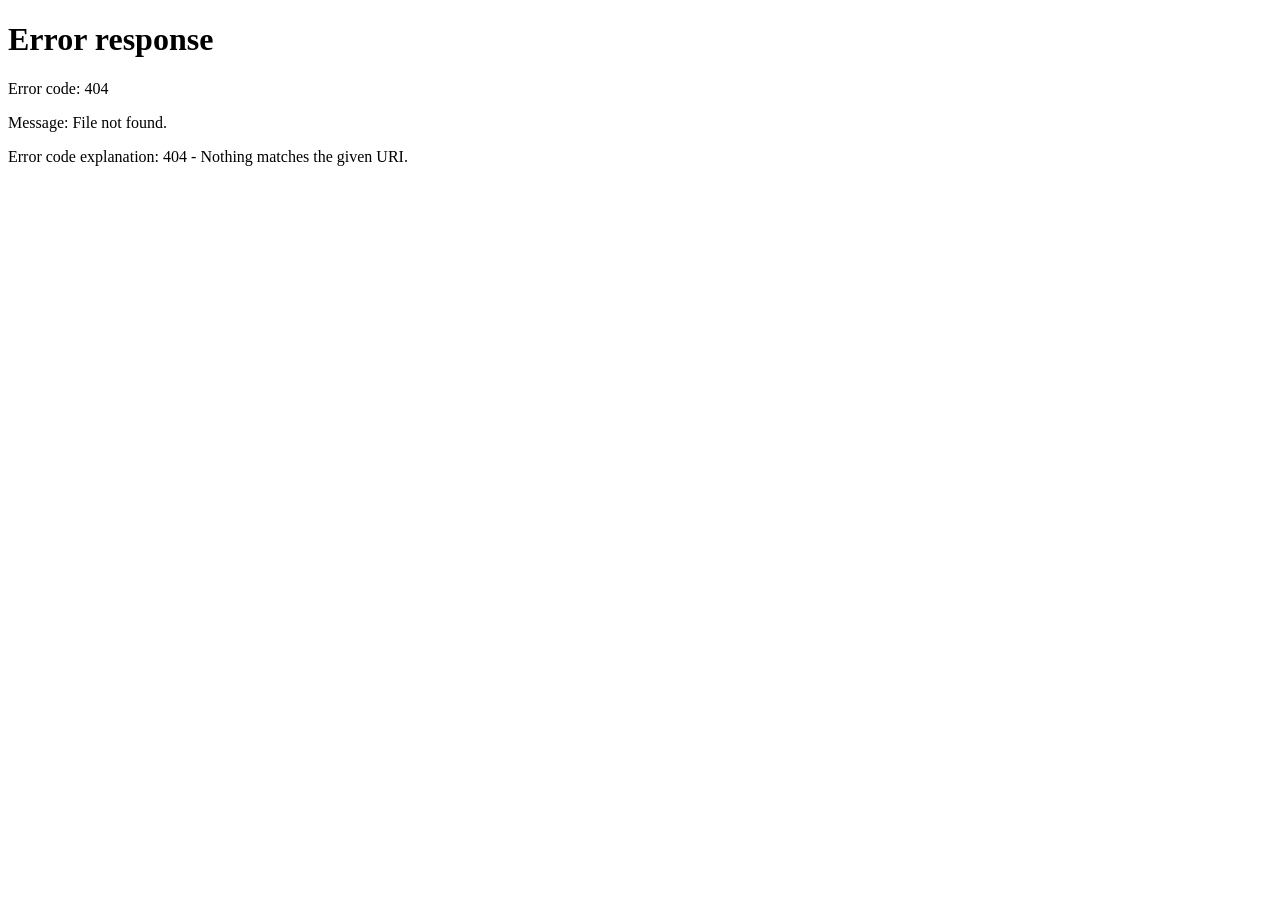
==== index.html @ c09290a9 "Create index.html" ====
<!DOCTYPE html>
<html lang="en">
<head>
    <meta charset="UTF-8">
    <meta http-equiv="refresh" content="0; url=/skovborg/koekkenhave%20project/">
    <title>Redirecting...</title>
</head>
<body>
    <p><a href="/skovborg/koekkenhave%20project/">Click here</a> if you're not redirected.</p>
</body>
</html>

Or use JavaScript for better reliability:

<!DOCTYPE html>
<html lang="en">
<head>
    <meta charset="UTF-8">
    <title>Redirecting...</title>
    <script>
        window.location.href = '/skovborg/koekkenhave%20project/';
    </script>
</head>
<body>
    <p>Redirecting to <a href="/skovborg/koekkenhave%20project/">the Koekkenhave Project</a>...</p>
</body>
</html>
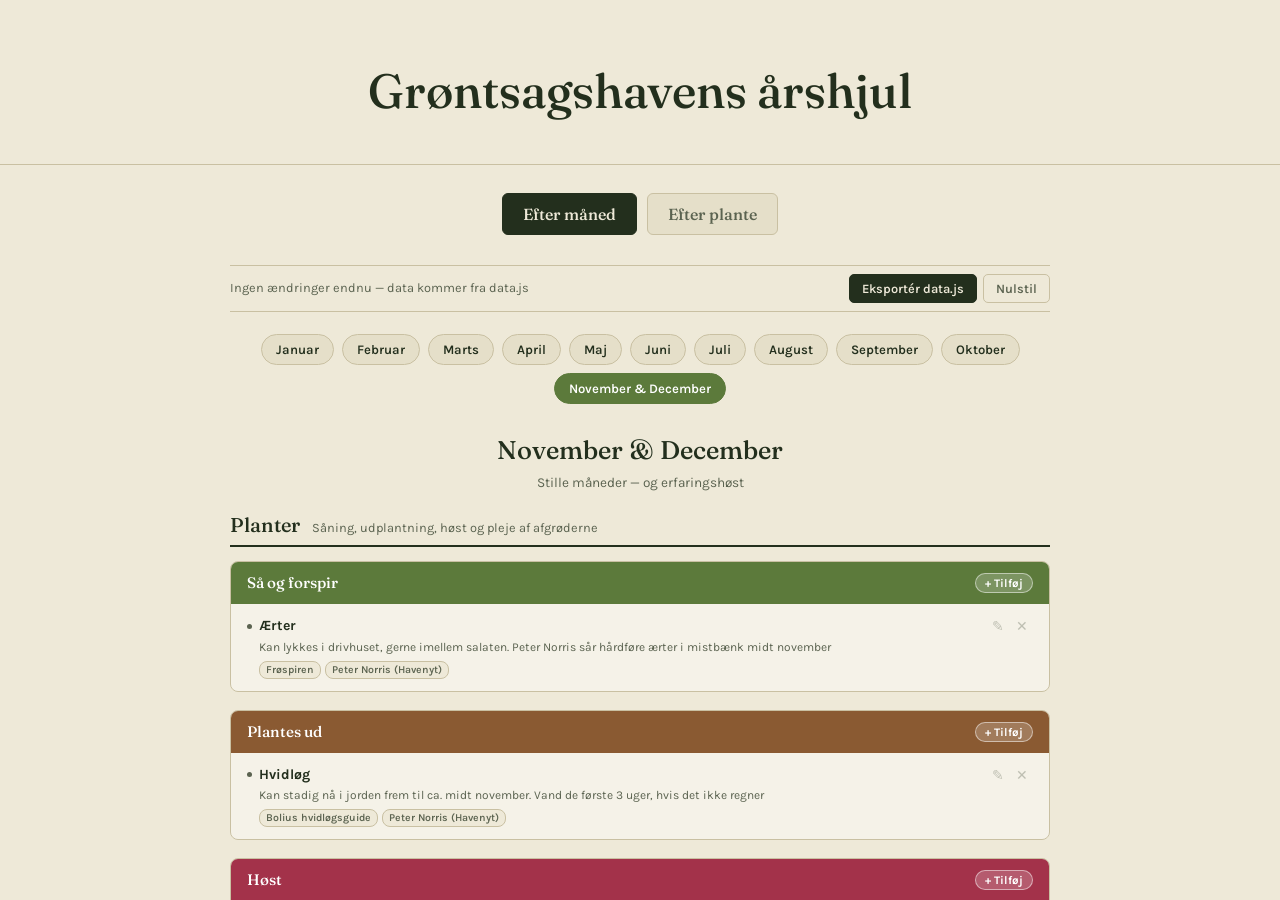
==== commit 9e4823d9: "Update index.html" ====
--- a/index.html
+++ b/index.html
@@ -2,26 +2,10 @@
 <html lang="en">
 <head>
     <meta charset="UTF-8">
-    <meta http-equiv="refresh" content="0; url=/skovborg/koekkenhave%20project/">
+    <meta http-equiv="refresh" content="0; url=/koekkenhave%20project/">
     <title>Redirecting...</title>
 </head>
 <body>
     <p><a href="/skovborg/koekkenhave%20project/">Click here</a> if you're not redirected.</p>
 </body>
 </html>
-
-Or use JavaScript for better reliability:
-
-<!DOCTYPE html>
-<html lang="en">
-<head>
-    <meta charset="UTF-8">
-    <title>Redirecting...</title>
-    <script>
-        window.location.href = '/skovborg/koekkenhave%20project/';
-    </script>
-</head>
-<body>
-    <p>Redirecting to <a href="/skovborg/koekkenhave%20project/">the Koekkenhave Project</a>...</p>
-</body>
-</html>
